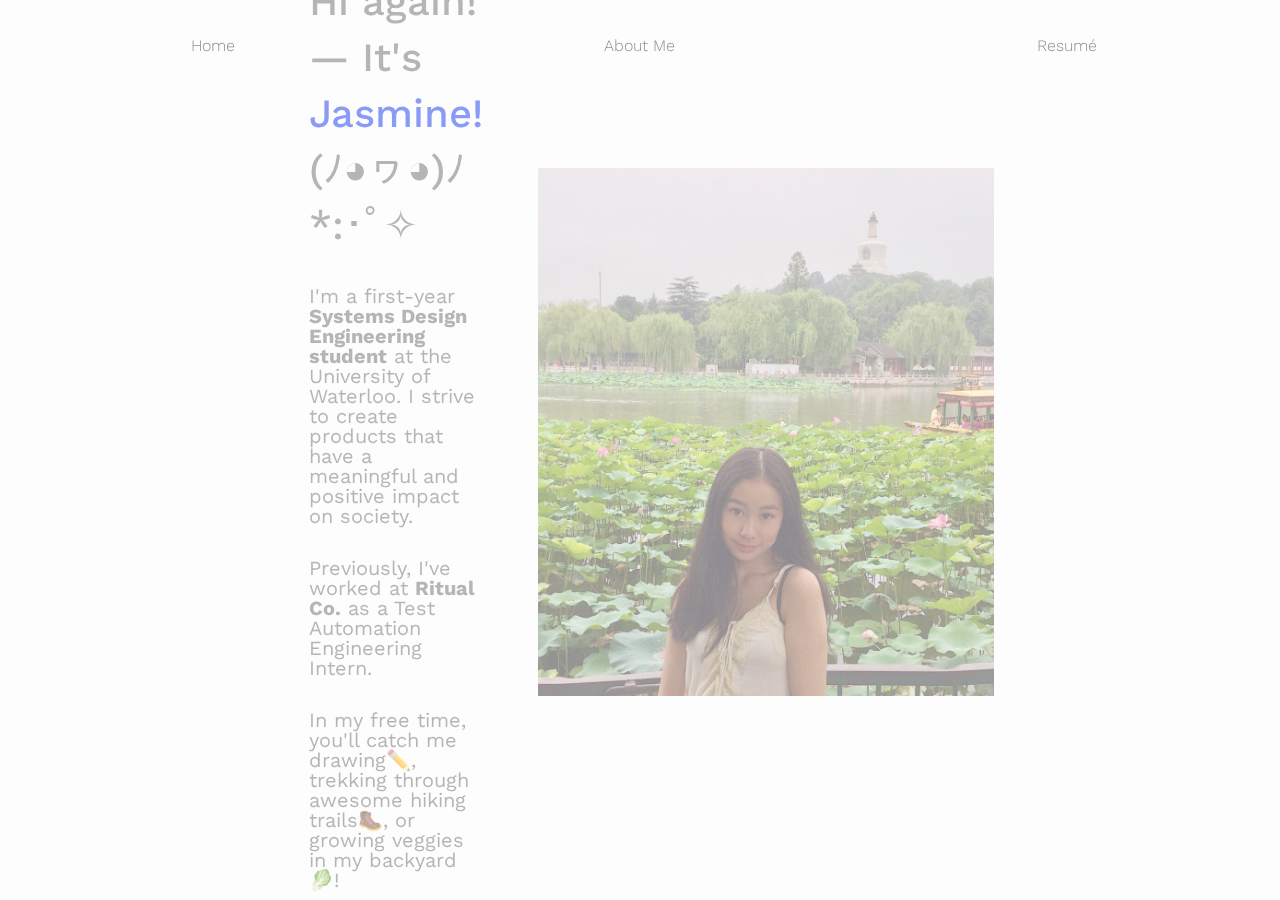
==== aboutme.html @ 9af73334 "formatting" ====
﻿<!DOCTYPE html>
<html>
<head>
    <meta charset="utf-8">
    <meta content="width=device-width, initial-scale=1.0" name="viewport">
    <title>About Me | Jasmine Sun</title>
    <meta content="Development portfolio of Jasmine Sun" name="description" property="og:description">
    <link href="aboutme.css" rel="stylesheet">
    <script src="https://ajax.googleapis.com/ajax/libs/jquery/2.1.4/jquery.min.js"></script>
    <link href="https://fonts.googleapis.com/css?family=Work+Sans:300,600,400" rel="stylesheet" type="text/css">
    <script src="./index.js"></script>
</head>
<body>
    <div class="preloader"></div>
    <main>
        <section class="intro">
            <div class="navpadding"></div>
            <nav>
                <a href="index.html">Home</a>
                <a href="aboutme.html">About Me</a>
                <a href="#">Resumé</a> <!-- Breaking the resume link until resume is ready -->
            </nav>

            <div class="intro-text">
                <div class="about-container">
                    <div class="Hi">
                        <h1>Hi again! &mdash; It's <span class="blue">Jasmine!</span></h1>
                        <h1>(ﾉ◕ヮ◕)ﾉ*:･ﾟ✧ </h1>
                        <h3>I'm a first-year <strong>Systems Design Engineering student</strong> at the University of Waterloo. I strive to create products that have a meaningful and positive impact on society.</h3>
                        <h3>Previously, I've worked at <strong>Ritual Co.</strong> as a Test Automation Engineering Intern.</h3>
                        <h3>In my free time, you'll catch me drawing✏️, trekking through awesome hiking trails🥾, or growing veggies in my backyard🥬!</h3>
                    </div>
                    <div>
                        <img src="res/me.jpeg">
                    </div>
                </div>
            </div>

            <footer>
                <div class="wrapper">
                    <ul>
                        <li>
                            <a href="mailto:j362sun@uwaterloo.ca" target="_blank">Email</a>
                        </li>
                        <li>
                            <a href="https://www.linkedin.com/in/jasminejsun" target="_blank">Linkedin</a>
                        </li>
                        <li>
                            <a href="https://github.com/jasminejsun" target="_blank">GitHub</a>
                        </li>
                    </ul>
                </div>
            </footer>
</body>
</html>
---- aboutme.css ----
.navpadding {
    padding: 10px;
}

nav {
    display: flex;
    justify-content: flex-end;
    flex-direction: column;
    height: auto;
}

@media only screen and (min-width: 768px) {
    nav {
        flex-direction: row;
    }
}

nav a {
    flex: 1;
    text-align: center;
    margin: 0.25em;
    padding: 10px;
    text-decoration: none;
    color: #000;
}

    nav a:after {
        content: "";
        display: block;
        background-color: transparent;
        position: absolute;
        bottom: -3px;
        left: 0;
        width: 100%;
        height: 1px;
        -webkit-transform-origin: 50% 0;
        transform-origin: 50% 0;
        -webkit-transform: scaleX(0.6);
        transform: scaleX(0.6);
        -webkit-transition: .3s;
        transition: .3s
    }

    nav a:hover:after {
        background-color: #1004c5;
        -webkit-transform: scaleX(1);
        transform: scaleX(1)
    }

    nav a .about-me-cursor {
        cursor: url(https://picresize.com/popup.html?images/rsz_13f30778c-744a-4e64-b35f-cdeda97e6f8d.png);
    }

.footer ul {
    margin: 0;
    padding: 0;
    list-style: none
}

.projects, .contact, footer {
    text-align: center
}

html {
    box-sizing: border-box;
    font-size: 16px;
    -webkit-tap-highlight-color: transparent
}

*, *::before, *::after {
    box-sizing: inherit
}

html, body, ul, ol, figure {
    margin: 0;
    padding: 0
}

::-moz-selection {
    background: #eee
}

::selection {
    background: #eee
}

img {
    vertical-align: middle
}

h1, h2, h3 {
    margin: 0
}

p {
    font-size: 1em;
    margin-top: 0;
    margin-bottom: 1.5em
}


/* main body style starts */
body {
    font: 100% "Work Sans", Helvetica, sans-serif;
    color: #616161;
    background-color: #fafafa;
    line-height: 1.5;
    position: relative;
}

a {
    color: #9e9e9e;
    font-weight: 300;
    position: relative;
    -webkit-transition: color 0.2s ease-in-out;
    transition: color 0.2s ease-in-out;
    text-decoration: none;
    white-space: nowrap;
    outline: none
}

    a:hover, a:focus {
        color: #757575;
        outline: none
    }

p {
    font-weight: 300
}

b {
    font-weight: 800
}

.preloader {
    position: fixed;
    top: 0;
    left: 0;
    right: 0;
    bottom: 0;
    background-color: #fff;
    z-index: 600
}

/* intro section style start*/
.Hi {
    margin: auto;
    padding: 0 2rem;
    padding-left: 20rem;
    height: auto;
}

@media (max-width: 768px) {
    .Hi {
        padding: 0 1rem
    }
}

.content {
    background-color: #fafafa;
    padding-top: 8rem;
    text-align: center
}

.intro {
    position: fixed;
    top: 0;
    height: 80vh;
    width: 100%;
    z-index: -1
}

    .intro .intro-text {
        position: relative;
        top: 50%;
        -webkit-transform: translateY(-50%);
        transform: translateY(-50%);
    }

    .intro .blue {
        color: rgb(3, 42, 233);
    }

    .intro h1 {
        width: 100%;
        font-size: 2rem;
        font-size: calc(1.7rem + 1vw);
        line-height: 1.4;
        font-weight: 500
    }

    .intro h3 {
        width: 100%;
        padding-top: 2rem;
        font-size: 20px;
        line-height: 1;
        font-weight: 400;
    }

    .intro img {
        margin-left: 5%;
        margin-bottom: 20px;
        margin-right: auto;
        height: 33rem;
        position: relative;
        top: 50%;
        -webkit-transform: translateY(-50%);
        transform: translateY(-50%);
    }

.about-container {
    display: flex;
    flex-direction: row;
    margin-bottom: 50px;
    justify-content: center;
    width: 75%
}

@media only screen and (min-device-width : 800px) and (max-device-width : 1024px) {
    .intro img {
        margin-top: 20px;
        height: 25rem;
    }

    .intro h1 {
        width: 100%;
        max-width: 40rem;
        min-width: 20rem
    }

    .intro h3 {
        width: 100%;
        max-width: 40rem;
        min-width: 20rem;
    }
}

/* Setting up style for mobile and portrait tablet*/
@media (min-width: 100px) and (max-width: 799px) {
    .intro .intro-text {
        padding-top: 50rem;
        padding-bottom: 10rem;
        width: 100%;
        height: auto;
        text-align: center;
        vertical-align: top;
    }

    .intro h1 {
        max-width: 30rem;
        min-width: 20rem;
    }

    .intro h3 {
        max-width: 30rem;
        min-width: 20rem;
    }

    .intro img {
        margin-top: 10rem;
        width: auto;
        height: 20rem;
        min-height: 0;
    }

    .about-container {
        flex-direction: column;
        width: 100%;
        height: auto;
        align-items: center;
        top: 100%;
    }
}

footer, .content {
    padding: 6rem 0 3rem;
}

    footer ul {
        -webkit-transition: 1s;
        transition: 1s
    }

        footer ul li {
            display: inline-block;
            padding: 0 1rem;
            margin-right: -.375em;
            position: relative
        }

            footer ul li:before {
                content: "";
                display: block;
                background-color: #e0e0e0;
                position: absolute;
                left: 0;
                top: 50%;
                line-height: 0;
                width: 1px;
                height: .75rem;
                margin-top: -.375rem
            }

            footer ul li:first-child:before {
                display: none
            }

            footer ul li a {
                letter-spacing: .0625rem;
                cursor: pointer
            }

                footer ul li a:after {
                    content: "";
                    display: block;
                    background-color: transparent;
                    position: absolute;
                    bottom: -3px;
                    left: 0;
                    width: 100%;
                    height: 1px;
                    -webkit-transform-origin: 50% 0;
                    transform-origin: 50% 0;
                    -webkit-transform: scaleX(0.6);
                    transform: scaleX(0.6);
                    -webkit-transition: .3s;
                    transition: .3s
                }

                footer ul li a:hover:after {
                    background-color: #1004c5;
                    -webkit-transform: scaleX(1);
                    transform: scaleX(1)
                }
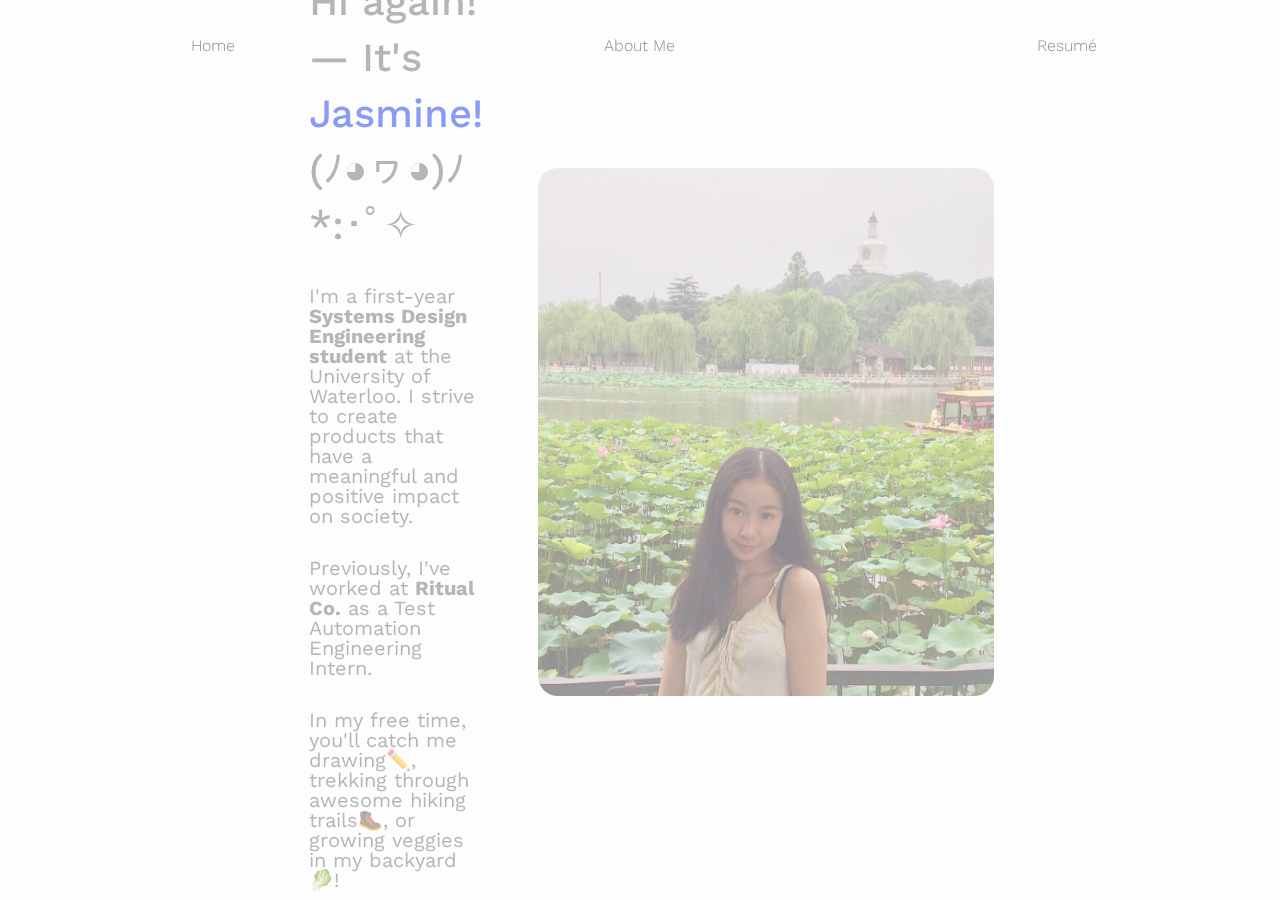
==== commit de5dc5a0: "adding resume" ====
--- a/aboutme.html
+++ b/aboutme.html
@@ -18,7 +18,7 @@
             <nav>
                 <a href="index.html">Home</a>
                 <a href="aboutme.html">About Me</a>
-                <a href="#">Resumé</a> <!-- Breaking the resume link until resume is ready -->
+                <a href="res/spring2021_resume.pdf">Resumé</a>
             </nav>
 
             <div class="intro-text">
--- a/aboutme.css
+++ b/aboutme.css
@@ -206,6 +206,7 @@
         top: 50%;
         -webkit-transform: translateY(-50%);
         transform: translateY(-50%);
+        border-radius: 20px;
     }
 
 .about-container {
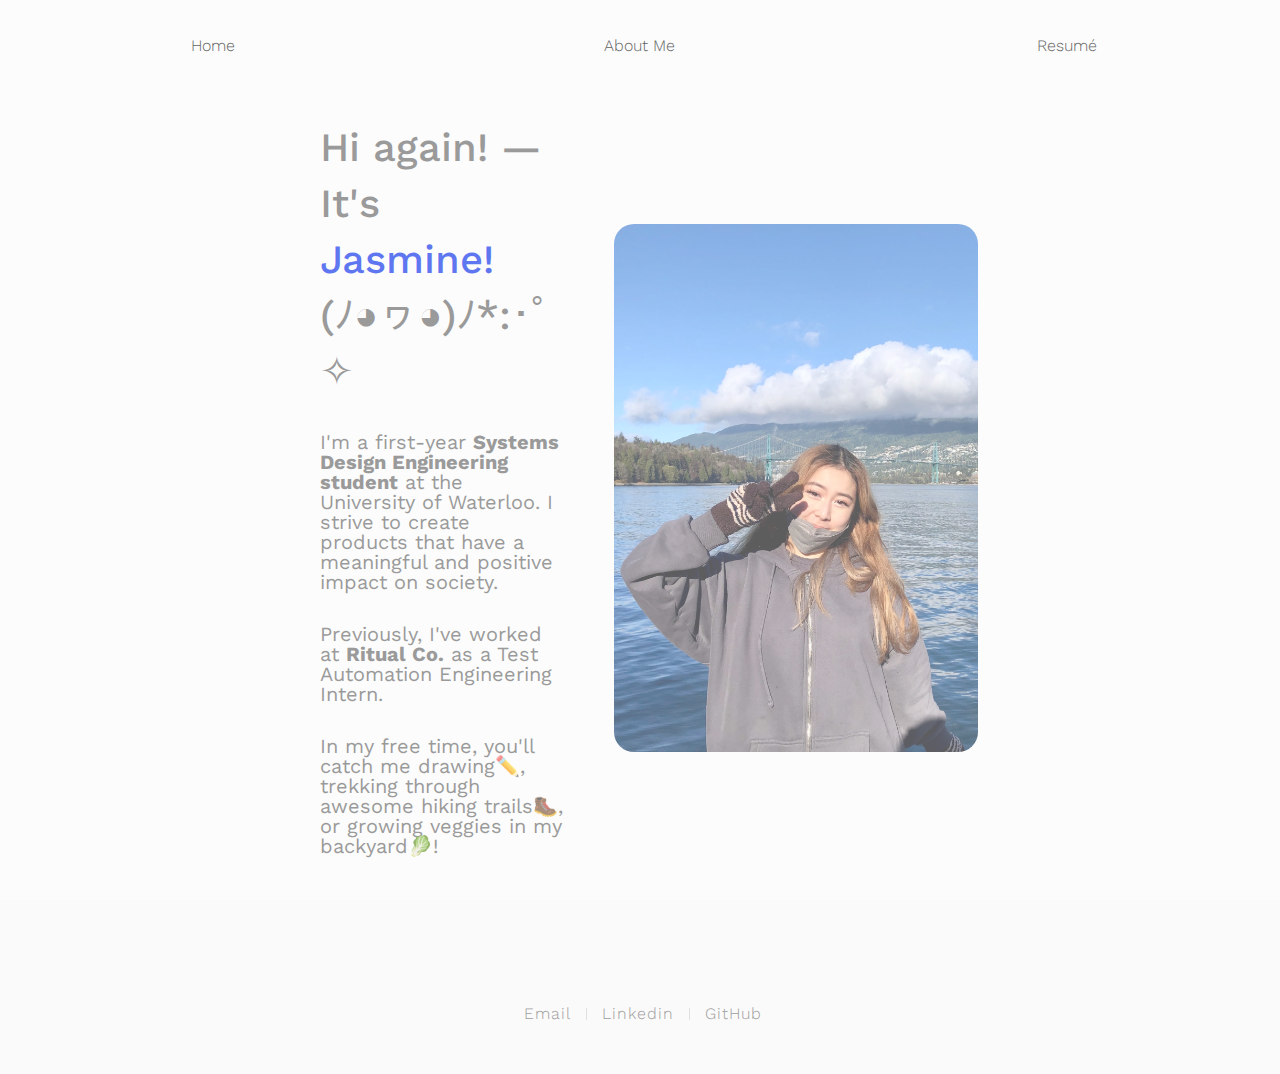
==== commit 24dc2eff: "Scrolling bug fix for about me page" ====
--- a/aboutme.html
+++ b/aboutme.html
@@ -2,54 +2,54 @@
 <html>
 <head>
     <meta charset="utf-8">
-    <meta content="width=device-width, initial-scale=1.0" name="viewport">
+    <meta content="width=device-width" name="viewport">
     <title>About Me | Jasmine Sun</title>
     <meta content="Development portfolio of Jasmine Sun" name="description" property="og:description">
     <link href="aboutme.css" rel="stylesheet">
     <script src="https://ajax.googleapis.com/ajax/libs/jquery/2.1.4/jquery.min.js"></script>
     <link href="https://fonts.googleapis.com/css?family=Work+Sans:300,600,400" rel="stylesheet" type="text/css">
-    <script src="./index.js"></script>
+    <script src="./aboutme.js"></script>
 </head>
 <body>
     <div class="preloader"></div>
     <main>
-        <section class="intro">
-            <div class="navpadding"></div>
-            <nav>
-                <a href="index.html">Home</a>
-                <a href="aboutme.html">About Me</a>
-                <a href="res/spring2021_resume.pdf">Resumé</a>
-            </nav>
-
-            <div class="intro-text">
-                <div class="about-container">
-                    <div class="Hi">
-                        <h1>Hi again! &mdash; It's <span class="blue">Jasmine!</span></h1>
-                        <h1>(ﾉ◕ヮ◕)ﾉ*:･ﾟ✧ </h1>
-                        <h3>I'm a first-year <strong>Systems Design Engineering student</strong> at the University of Waterloo. I strive to create products that have a meaningful and positive impact on society.</h3>
-                        <h3>Previously, I've worked at <strong>Ritual Co.</strong> as a Test Automation Engineering Intern.</h3>
-                        <h3>In my free time, you'll catch me drawing✏️, trekking through awesome hiking trails🥾, or growing veggies in my backyard🥬!</h3>
-                    </div>
-                    <div>
-                        <img src="res/me.jpeg">
-                    </div>
+        <div class="navpadding"></div>
+        <nav>
+            <a href="index.html">Home</a>
+            <a href="aboutme.html">About Me</a>
+            <a href="res/spring2021_resume.pdf">Resumé</a>
+        </nav>
+        
+        <div class="intro">
+            <div class="about-container">
+                <div class="Hi">
+                    <h1>Hi again! &mdash; It's <span class="blue">Jasmine!</span></h1>
+                    <h1>(ﾉ◕ヮ◕)ﾉ*:･ﾟ✧ </h1>
+                    <h3>I'm a first-year <strong>Systems Design Engineering student</strong> at the University of Waterloo. I strive to create products that have a meaningful and positive impact on society.</h3>
+                    <h3>Previously, I've worked at <strong>Ritual Co.</strong> as a Test Automation Engineering Intern.</h3>
+                    <h3>In my free time, you'll catch me drawing✏️, trekking through awesome hiking trails🥾, or growing veggies in my backyard🥬!</h3>
+                </div>
+                <div class="img-me">
+                    <img src="res/me.jpeg">
                 </div>
             </div>
+        </div>
 
-            <footer>
-                <div class="wrapper">
-                    <ul>
-                        <li>
-                            <a href="mailto:j362sun@uwaterloo.ca" target="_blank">Email</a>
-                        </li>
-                        <li>
-                            <a href="https://www.linkedin.com/in/jasminejsun" target="_blank">Linkedin</a>
-                        </li>
-                        <li>
-                            <a href="https://github.com/jasminejsun" target="_blank">GitHub</a>
-                        </li>
-                    </ul>
-                </div>
-            </footer>
+        <footer>
+            <div class="wrapper">
+                <ul>
+                    <li>
+                        <a href="mailto:j362sun@uwaterloo.ca" target="_blank">Email</a>
+                    </li>
+                    <li>
+                        <a href="https://www.linkedin.com/in/jasminejsun" target="_blank">Linkedin</a>
+                    </li>
+                    <li>
+                        <a href="https://github.com/jasminejsun" target="_blank">GitHub</a>
+                    </li>
+                </ul>
+            </div>
+        </footer>
+    </main>
 </body>
 </html>
--- a/aboutme.css
+++ b/aboutme.css
@@ -106,6 +106,8 @@
     background-color: #fafafa;
     line-height: 1.5;
     position: relative;
+    height: fit-content;
+    overflow-y: scroll;
 }
 
 a {
@@ -150,12 +152,6 @@
     height: auto;
 }
 
-@media (max-width: 768px) {
-    .Hi {
-        padding: 0 1rem
-    }
-}
-
 .content {
     background-color: #fafafa;
     padding-top: 8rem;
@@ -163,15 +159,15 @@
 }
 
 .intro {
-    position: fixed;
-    top: 0;
-    height: 80vh;
+    height: auto;
     width: 100%;
-    z-index: -1
+    display: relative;
+    overflow-y: scroll;
 }
 
     .intro .intro-text {
-        position: relative;
+        position: fixed;
+        height: auto;
         top: 50%;
         -webkit-transform: translateY(-50%);
         transform: translateY(-50%);
@@ -214,7 +210,8 @@
     flex-direction: row;
     margin-bottom: 50px;
     justify-content: center;
-    width: 75%
+    width: 75%;
+    padding-top: 3em;
 }
 
 @media only screen and (min-device-width : 800px) and (max-device-width : 1024px) {
@@ -238,6 +235,14 @@
 
 /* Setting up style for mobile and portrait tablet*/
 @media (min-width: 100px) and (max-width: 799px) {
+    .Hi {
+        padding: 0 1rem
+    }
+
+    .intro {
+        padding: 0 1rem 0 1rem;
+    }
+
     .intro .intro-text {
         padding-top: 50rem;
         padding-bottom: 10rem;
@@ -258,10 +263,11 @@
     }
 
     .intro img {
-        margin-top: 10rem;
         width: auto;
         height: 20rem;
         min-height: 0;
+        -webkit-transform: translateY(-0%);
+        transform: translateY(5%);
     }
 
     .about-container {
@@ -275,6 +281,7 @@
 
 footer, .content {
     padding: 6rem 0 3rem;
+    bottom: 0;
 }
 
     footer ul {
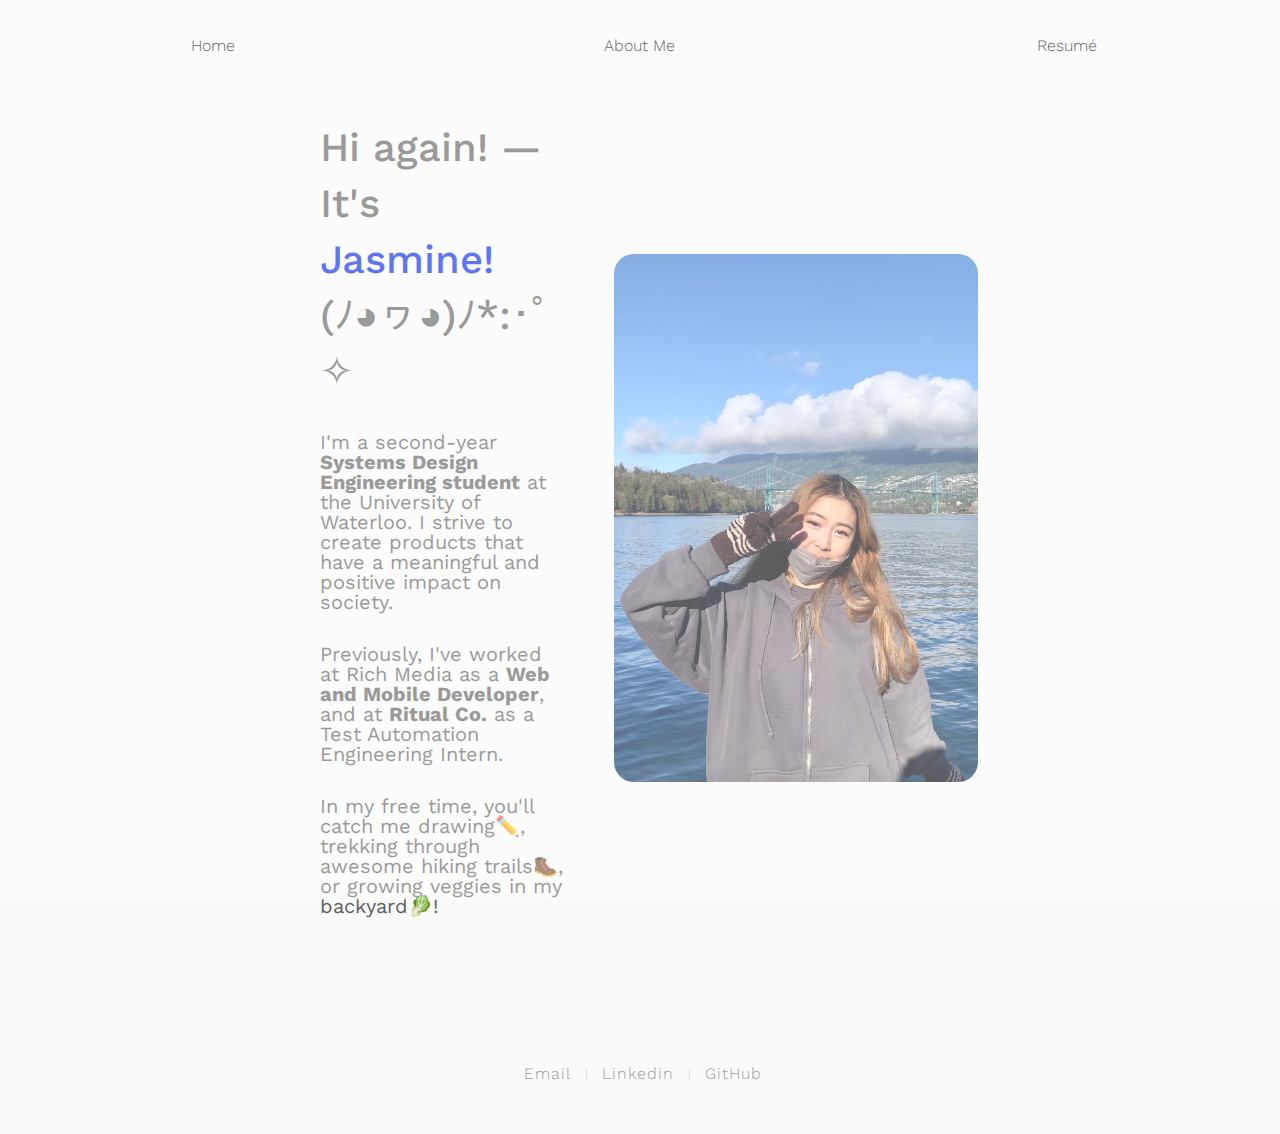
==== commit 43e27c5e: "About me copy updates, new project added" ====
--- a/aboutme.html
+++ b/aboutme.html
@@ -25,8 +25,8 @@
                 <div class="Hi">
                     <h1>Hi again! &mdash; It's <span class="blue">Jasmine!</span></h1>
                     <h1>(ﾉ◕ヮ◕)ﾉ*:･ﾟ✧ </h1>
-                    <h3>I'm a first-year <strong>Systems Design Engineering student</strong> at the University of Waterloo. I strive to create products that have a meaningful and positive impact on society.</h3>
-                    <h3>Previously, I've worked at <strong>Ritual Co.</strong> as a Test Automation Engineering Intern.</h3>
+                    <h3>I'm a second-year <strong>Systems Design Engineering student</strong> at the University of Waterloo. I strive to create products that have a meaningful and positive impact on society.</h3>
+                    <h3>Previously, I've worked at Rich Media as a <strong>Web and Mobile Developer</strong>, and at <strong>Ritual Co.</strong> as a Test Automation Engineering Intern.</h3>
                     <h3>In my free time, you'll catch me drawing✏️, trekking through awesome hiking trails🥾, or growing veggies in my backyard🥬!</h3>
                 </div>
                 <div class="img-me">
--- a/aboutme.css
+++ b/aboutme.css
@@ -82,6 +82,11 @@
 
 ::selection {
     background: #eee
+}
+
+::-webkit-scrollbar {
+    width: 0;  /* Remove scrollbar space */
+    background: transparent;  /* Optional: just make scrollbar invisible */
 }
 
 img {
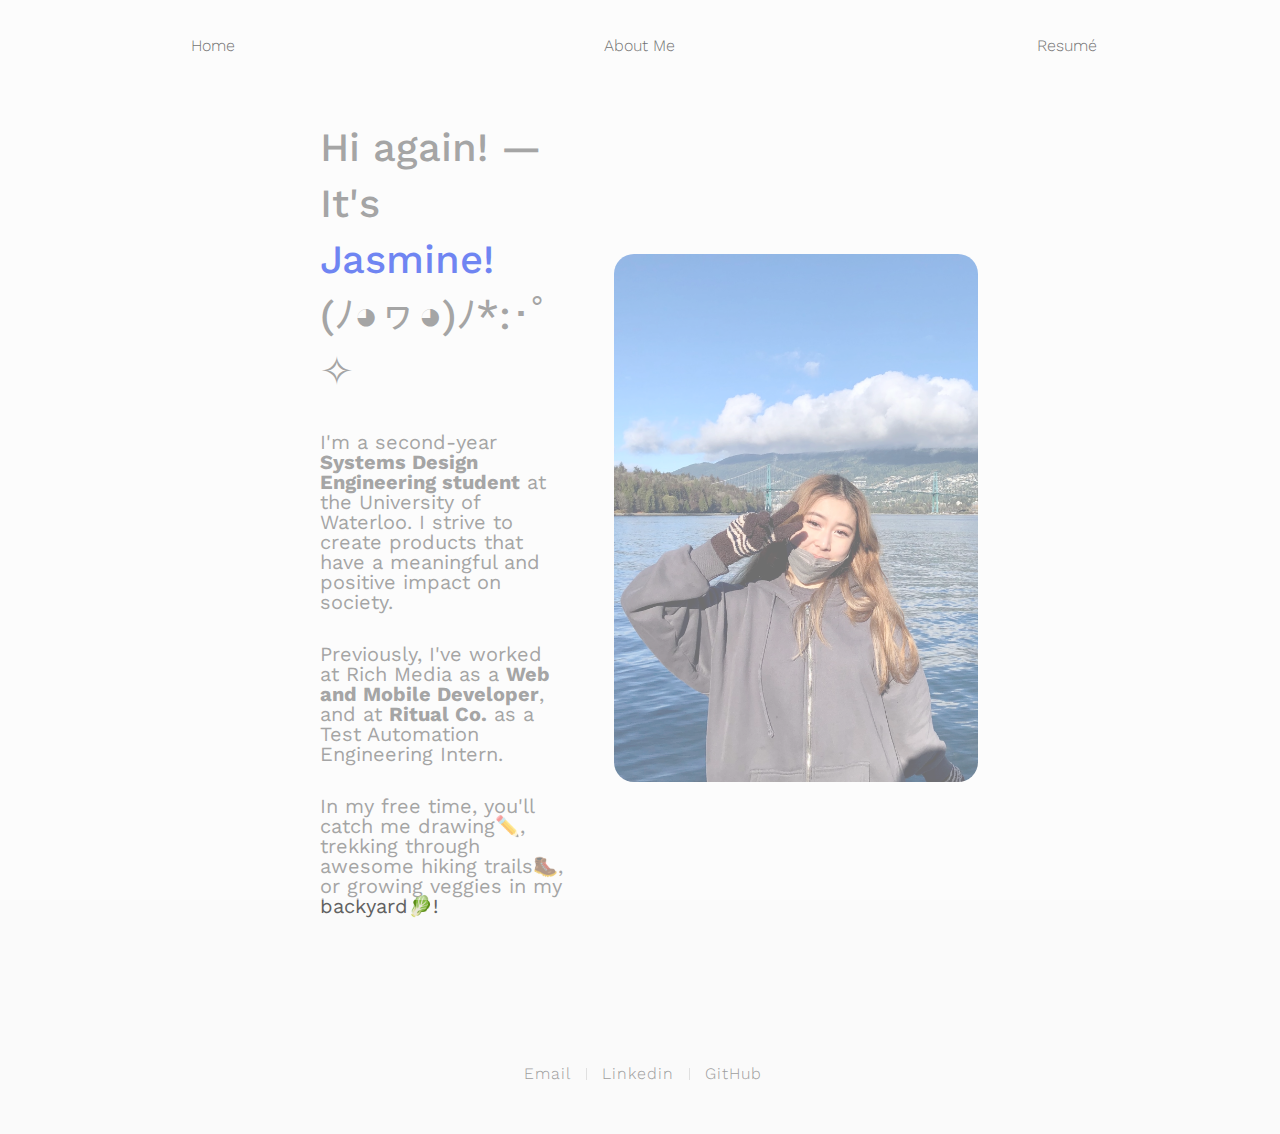
==== commit 8fffafb3: "favicon and resume update" ====
--- a/aboutme.html
+++ b/aboutme.html
@@ -17,7 +17,7 @@
         <nav>
             <a href="index.html">Home</a>
             <a href="aboutme.html">About Me</a>
-            <a href="res/spring2021_resume.pdf">Resumé</a>
+            <a href="res/JasmineSunSoftwareResume.pdf">Resumé</a>
         </nav>
         
         <div class="intro">
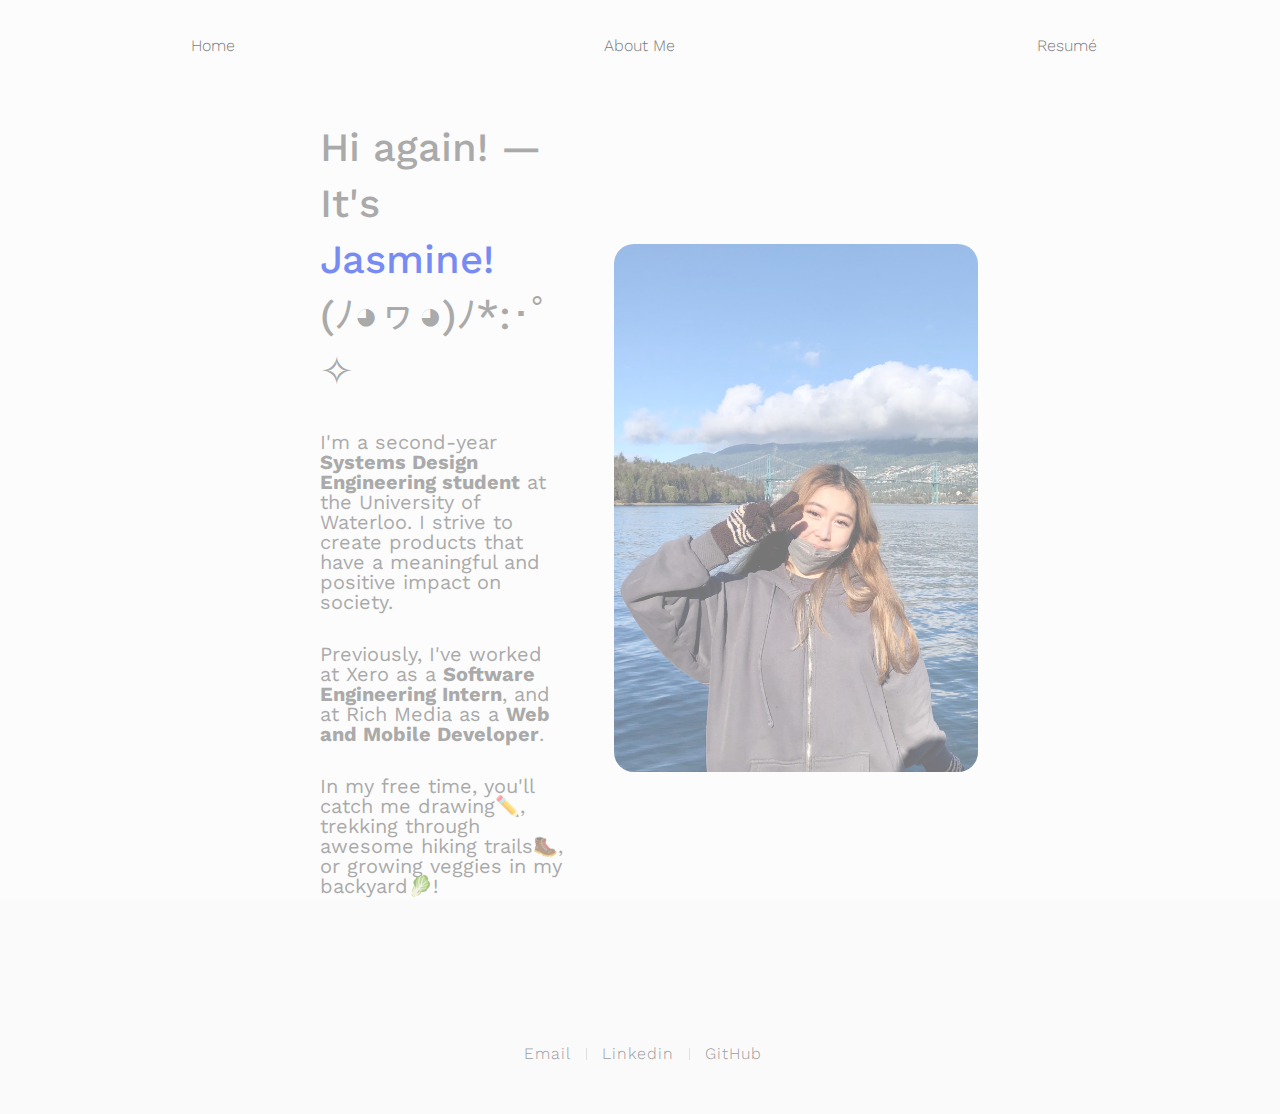
==== commit bcd83e33: "Description updates" ====
--- a/aboutme.html
+++ b/aboutme.html
@@ -26,7 +26,7 @@
                     <h1>Hi again! &mdash; It's <span class="blue">Jasmine!</span></h1>
                     <h1>(ﾉ◕ヮ◕)ﾉ*:･ﾟ✧ </h1>
                     <h3>I'm a second-year <strong>Systems Design Engineering student</strong> at the University of Waterloo. I strive to create products that have a meaningful and positive impact on society.</h3>
-                    <h3>Previously, I've worked at Rich Media as a <strong>Web and Mobile Developer</strong>, and at <strong>Ritual Co.</strong> as a Test Automation Engineering Intern.</h3>
+                    <h3>Previously, I've worked at Xero as a <strong>Software Engineering Intern</strong>, and at Rich Media as a <strong>Web and Mobile Developer</strong>.</h3>
                     <h3>In my free time, you'll catch me drawing✏️, trekking through awesome hiking trails🥾, or growing veggies in my backyard🥬!</h3>
                 </div>
                 <div class="img-me">
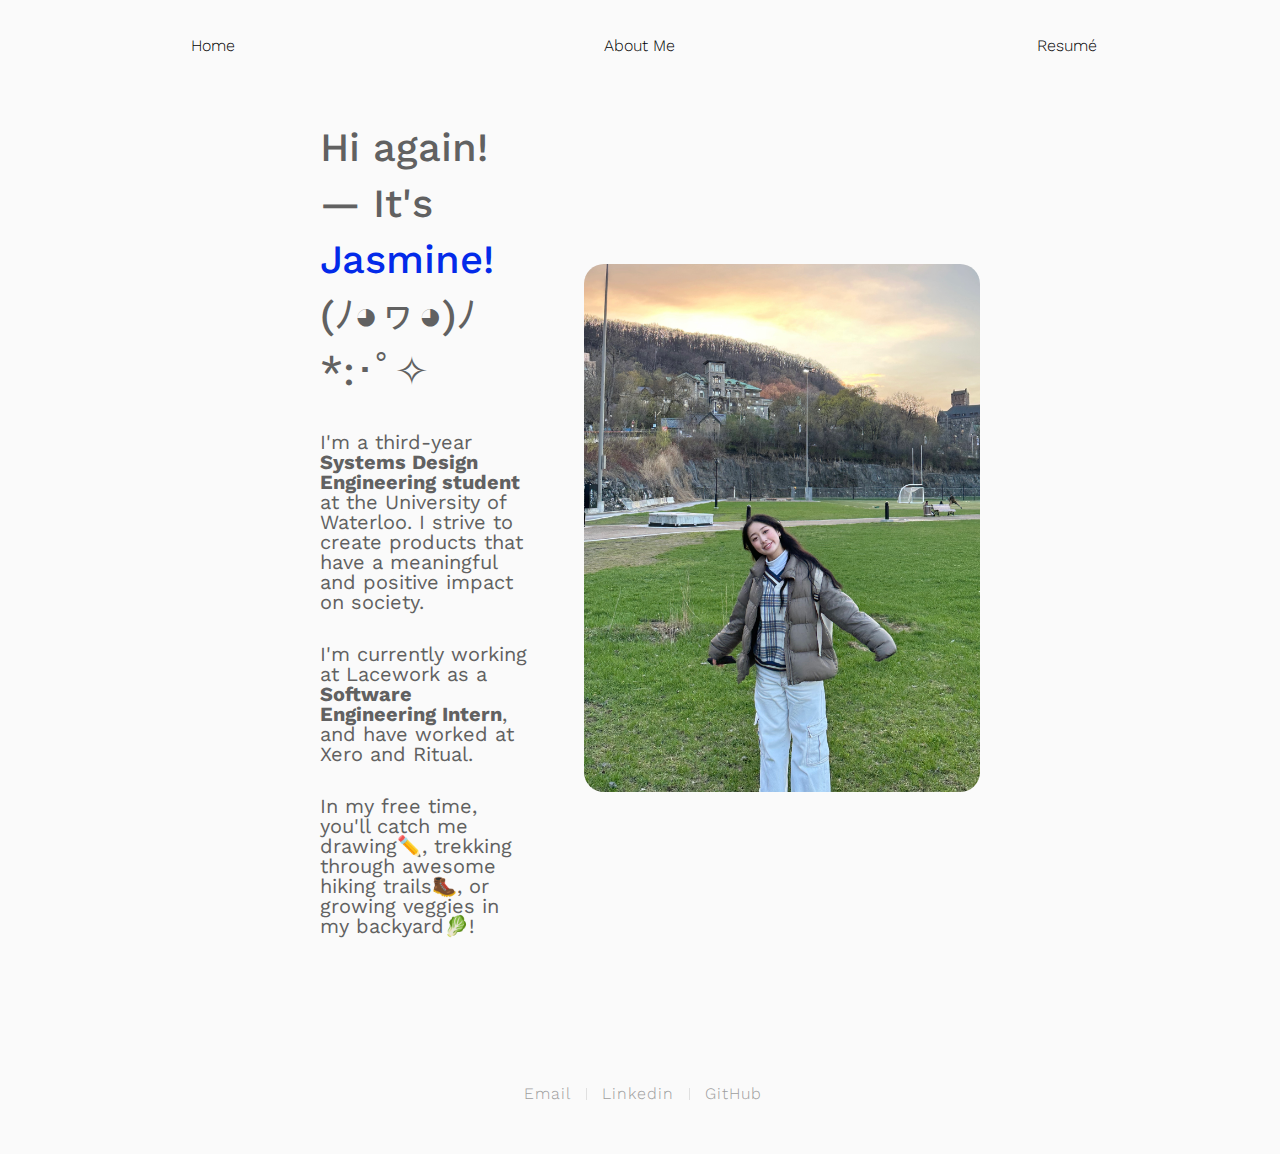
==== commit f809df36: "chore(ui): update about me, add to project collage..." ====
--- a/aboutme.html
+++ b/aboutme.html
@@ -25,8 +25,8 @@
                 <div class="Hi">
                     <h1>Hi again! &mdash; It's <span class="blue">Jasmine!</span></h1>
                     <h1>(ﾉ◕ヮ◕)ﾉ*:･ﾟ✧ </h1>
-                    <h3>I'm a second-year <strong>Systems Design Engineering student</strong> at the University of Waterloo. I strive to create products that have a meaningful and positive impact on society.</h3>
-                    <h3>Previously, I've worked at Xero as a <strong>Software Engineering Intern</strong>, and at Rich Media as a <strong>Web and Mobile Developer</strong>.</h3>
+                    <h3>I'm a third-year <strong>Systems Design Engineering student</strong> at the University of Waterloo. I strive to create products that have a meaningful and positive impact on society.</h3>
+                    <h3>I'm currently working at Lacework as a <strong>Software Engineering Intern</strong>, and have worked at Xero and Ritual.</h3>
                     <h3>In my free time, you'll catch me drawing✏️, trekking through awesome hiking trails🥾, or growing veggies in my backyard🥬!</h3>
                 </div>
                 <div class="img-me">
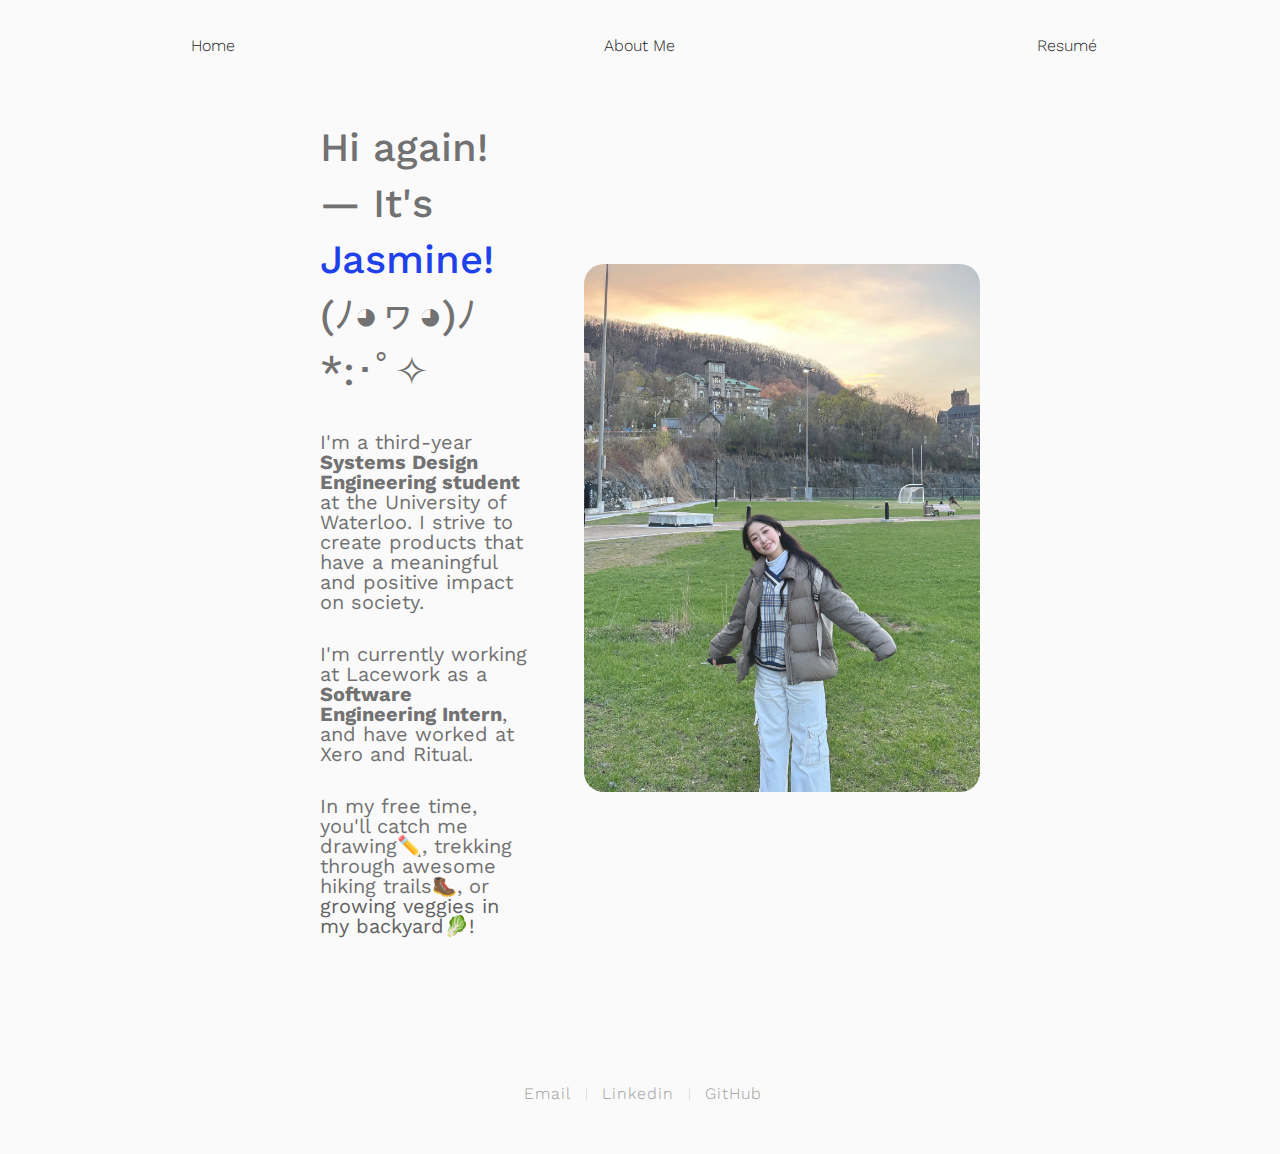
==== commit 3cba8e53: "chore: update resume" ====
--- a/aboutme.html
+++ b/aboutme.html
@@ -17,7 +17,7 @@
         <nav>
             <a href="index.html">Home</a>
             <a href="aboutme.html">About Me</a>
-            <a href="res/JasmineSunSoftwareResume.pdf">Resumé</a>
+            <a href="res/Jasmine_Sun_Resume.pdf">Resumé</a>
         </nav>
         
         <div class="intro">
